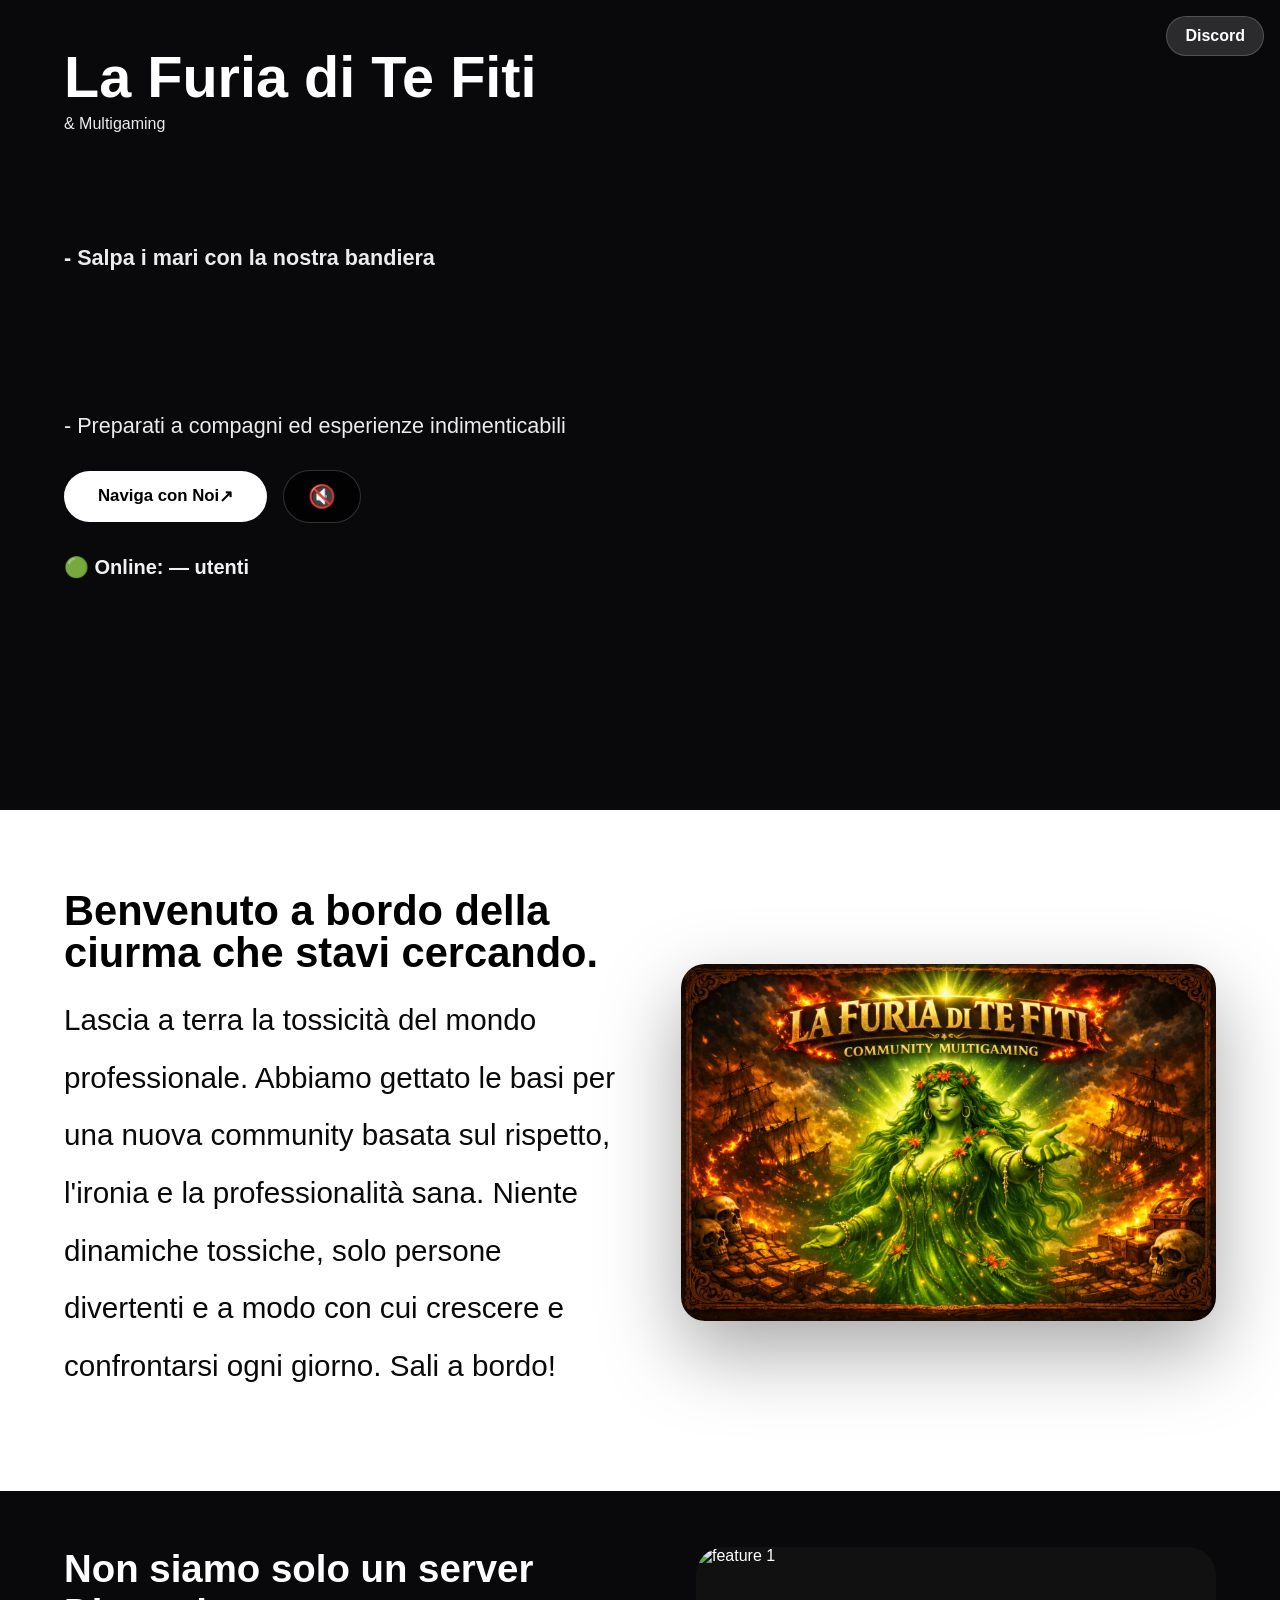
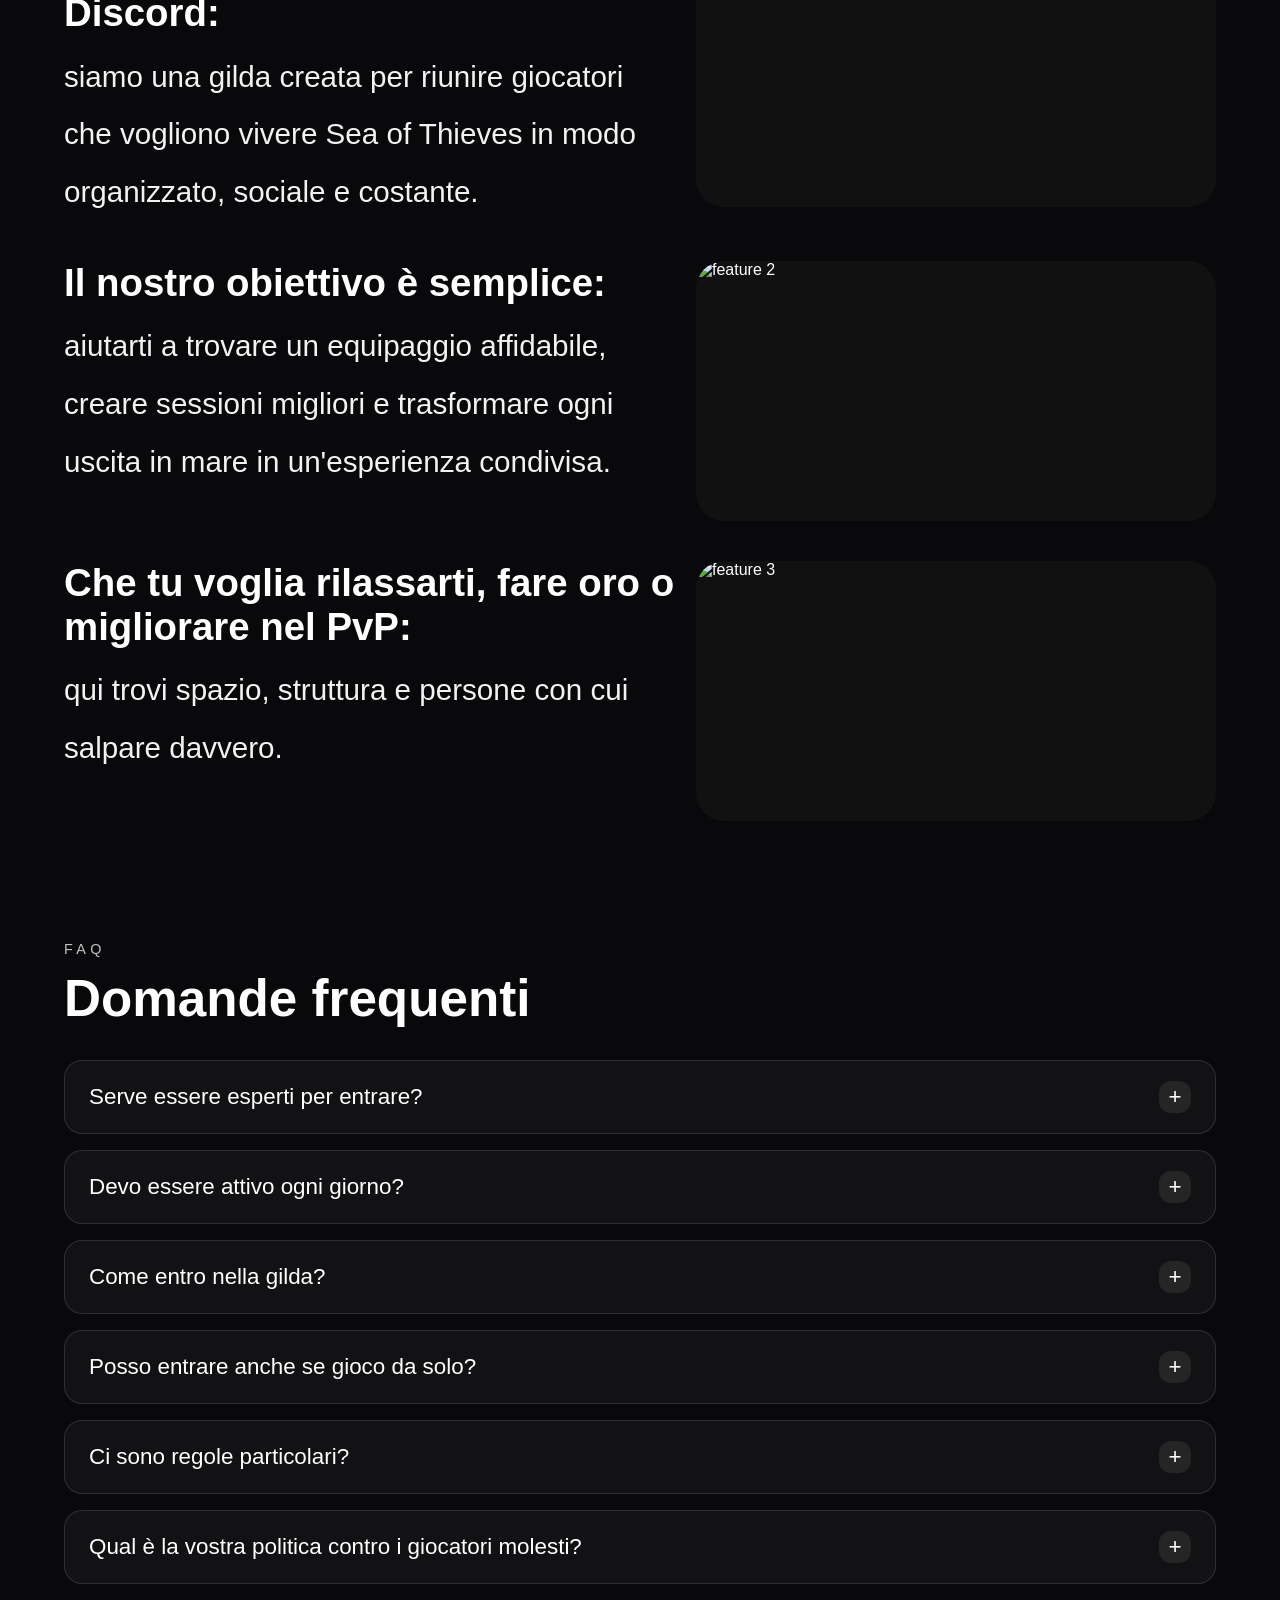
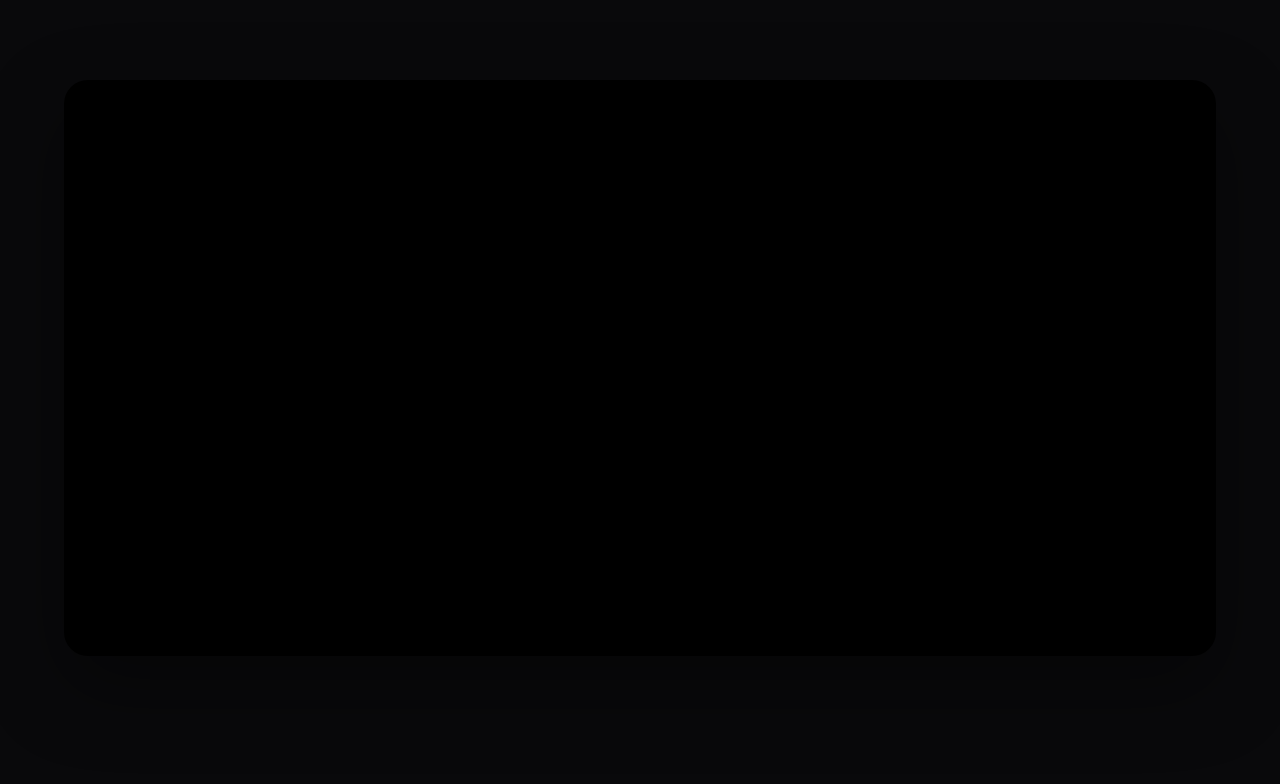
==== sitoprova-main/index.html @ de2a9cc8 "Aggiunto video con LFS" ====
<!-- Indica al browser che questo è un documento moderno di tipo HTML5 -->
<!DOCTYPE html>
 
<!-- Apre la pagina HTML e specifica che la lingua principale del testo è l'italiano -->
<html lang="it">
 
<!-- Apre la sezione 'head', che contiene i dati tecnici nascosti agli utenti ma utili al browser -->
<head>
 
    <!-- Imposta la codifica dei caratteri su UTF-8 per leggere correttamente lettere accentate (à, è, ì, ecc.) -->
    <meta charset="UTF-8">
 
    <!-- Rende la pagina responsive, così si adatta da sola alla grandezza dello schermo di smartphone e tablet -->
    <meta name="viewport" content="width=device-width, initial-scale=1.0">
 
    <!-- Definisce il titolo della pagina, ovvero il testo che compare in alto sulla scheda del browser -->
    <title>La Furia di Te Fiti</title>
 
    <!-- Collega questo file HTML al file 'style.css' per applicare i colori, la grafica e le posizioni degli elementi -->
    <link rel="stylesheet" href="style.css">
 
<!-- Chiude la sezione delle informazioni tecniche -->
</head>
 
<!-- Apre il corpo della pagina, che contiene tutto ciò che sarà visibile visivamente sullo schermo -->
<body>
 
    <!-- Questo è un commento HTML: serve solo a te per organizzare il codice e non appare sul sito -->
    <!-- Sfondo e contenuto principale -->
 
    <!-- Crea la sezione principale superiore della pagina (chiamata 'hero'), usata qui per contenere lo sfondo a schermo intero -->
    <header class="hero-section">
        <!-- Video background: usa il link OneDrive invece del file locale -->
        <video id="hero-video" class="hero-video" autoplay muted loop playsinline preload="auto">
            <source src="https://1drv.ms/v/c/b1dc5d1d0a2cdea9/IQSEwO6YONPqQae4HFGWzC0WAbPtF4-5iQgwyfRz2RCC5BM?width=1920&height=1080&download=1" type="video/mp4">
            <source src="Timeline1.mp4" type="video/mp4">
            Il tuo browser non supporta il video.
        </video>
 
        <!-- Commento che indica l'inizio della barra in alto -->
        <!-- Barra superiore opzionale (Logo e Bottone Discord) -->
 
        <!-- Crea un contenitore (box) invisibile chiamato 'top-bar' per tenere allineati gli elementi in alto -->
        <div class="top-bar">
            <!-- Crea un collegamento ipertestuale (link) stilizzato come bottone. 'target="_blank"' fa aprire Discord in una nuova scheda senza chiudere il tuo sito -->
            <a href="https://discord.gg/ExcYQB2W22" class="btn-discord" target="_blank">Discord</a>
        </div>
 
        <!-- Commento per la sezione centrale dello schermo -->
        <!-- Contenuto centrale a sinistra -->
 
        <!-- Crea un contenitore chiamato 'hero-content' per raggruppare i testi e il bottone principale posizionati a sinistra -->
        <div class="hero-content">
 
            <!-- Testo principale del brand con la parte secondaria sotto il titolo -->
            <div class="hero-title-block">
                <h1 class="hero-title">La Furia di Te Fiti</h1>
                <p class="hero-multigaming">& Multigaming</p>
            </div>
 
            <div class="hero-lower">
                <!-- Inserisce un paragrafo grande come la descrizione sotto il hero -->
                <p class="subtitle description">- Salpa i mari con la nostra bandiera</p>
 
                <!-- Inserisce il titolo più importante e grande della pagina utilizzando il tag 'h2' (Heading 2) -->
                <h2 class="hero-heading-with-gif">Naviga con noi</h2>
 
                <!-- Inserisce un secondo paragrafo di testo per la descrizione sotto al titolo principale -->
                <p class="description">- Preparati a compagni ed esperienze indimenticabili</p>
 
                <!-- Commento per il pulsante di invito -->
                <!-- Bottone principale -->
 
                <!-- Crea il grande link cliccabile per entrare su Discord. Anche questo si aprirà in una nuova scheda -->
                <div class="hero-actions">
                    <a href="https://discord.gg/ExcYQB2W22" class="btn-gilda" target="_blank">
                        <!-- Testo visibile dentro al bottone -->
                        Naviga con Noi
                        <!-- Inserisce la freccia obliqua dentro un piccolo cerchio che verrà gestito dal CSS -->
                        <span class="arrow">↗</span>
                    </a>
 
                    <!-- Bottone audio subito sotto/affiancato al pulsante principale -->
                    <button id="btn-audio" class="audio-toggle" aria-label="Audio disattivato">
                        <span id="btn-icon">🔇</span>
                    </button>
                </div>
 
                <!-- Inserisce il contatore con emoji online e testo più grande -->
                <p class="members">🟢 Online: <span id="online-count">--</span> utenti</p>
            </div>
 
        <!-- Chiude il contenitore del blocco di testo centrale -->
        </div>
 
    <!-- Chiude la sezione della testata con lo sfondo -->
    </header>
<section class="community-section">
    <div class="community-left">
        <h2>Benvenuto a bordo della ciurma che stavi cercando.</h2>
        <p>Lascia a terra la tossicità del mondo professionale. Abbiamo gettato le basi per una nuova community basata sul rispetto, l'ironia e la professionalità sana. Niente dinamiche tossiche, solo persone divertenti e a modo con cui crescere e confrontarsi ogni giorno. Sali a bordo!</p>
    </div>
    <div class="community-right">
        <img src="Community.png" alt="Community" class="community-image">
    </div>
</section>

<!-- Nuova sezione con descrizioni a sinistra e spazio immagine a destra -->
<section class="features-section">
    <div class="feature-item">
        <div class="feature-text">
            <h3>Non siamo solo un server Discord:</h3>
            <p>siamo una gilda creata per riunire giocatori che vogliono vivere Sea of Thieves in modo organizzato, sociale e costante.</p>
        </div>
        <div class="feature-image-wrap">
            <img src="feature1.png" alt="feature 1" class="feature-image">
        </div>
    </div>

    <div class="feature-item">
        <div class="feature-text">
            <h3>Il nostro obiettivo è semplice:</h3>
            <p>aiutarti a trovare un equipaggio affidabile, creare sessioni migliori e trasformare ogni uscita in mare in un'esperienza condivisa.</p>
        </div>
        <div class="feature-image-wrap">
            <img src="feature2.png" alt="feature 2" class="feature-image">
        </div>
    </div>

    <div class="feature-item">
        <div class="feature-text">
            <h3>Che tu voglia rilassarti, fare oro o migliorare nel PvP:</h3>
            <p>qui trovi spazio, struttura e persone con cui salpare davvero.</p>
        </div>
        <div class="feature-image-wrap">
            <img src="feature3.png" alt="feature 3" class="feature-image">
        </div>
    </div>
</section>

<!-- Sezione FAQ con domande espandibili e risposte nascoste -->
<section class="faq-section">
    <div class="faq-header">
        <p class="faq-label">FAQ</p>
        <h2>Domande frequenti</h2>
    </div>
    <div class="faq-list">
        <div class="faq-item">
            <button class="faq-toggle" type="button">
                <span>Serve essere esperti per entrare?</span>
                <span class="faq-icon">+</span>
            </button>
            <div class="faq-answer">
                <p>No. La gilda è aperta sia a nuovi giocatori sia a veterani. L’importante è avere voglia di giocare bene in gruppo.</p>
            </div>
        </div>
        <div class="faq-item">
            <button class="faq-toggle" type="button">
                <span>Devo essere attivo ogni giorno?</span>
                <span class="faq-icon">+</span>
            </button>
            <div class="faq-answer">
                <p>No. Non è richiesta presenza quotidiana, ma cerchiamo membri che vogliano partecipare davvero alla vita della community.</p>
            </div>
        </div>
        <div class="faq-item">
            <button class="faq-toggle" type="button">
                <span>Come entro nella gilda?</span>
                <span class="faq-icon">+</span>
            </button>
            <div class="faq-answer">
                <p>Ti basta entrare nel server Discord, leggere le regole, presentarti e seguire i passaggi indicati dallo staff.</p>
            </div>
        </div>
        <div class="faq-item">
            <button class="faq-toggle" type="button">
                <span>Posso entrare anche se gioco da solo?</span>
                <span class="faq-icon">+</span>
            </button>
            <div class="faq-answer">
                <p>Sì. Il server è pensato proprio per aiutarti a trovare una ciurma e organizzare partite con altri membri.</p>
            </div>
        </div>
        <div class="faq-item">
            <button class="faq-toggle" type="button">
                <span>Ci sono regole particolari?</span>
                <span class="faq-icon">+</span>
            </button>
            <div class="faq-answer">
                <p>Sì. Puntiamo su rispetto, collaborazione, comunicazione chiara e ambiente pulito. Lo staff modera per mantenere la qualità della community.</p>
            </div>
        </div>
        <div class="faq-item" data-fullscreen-gif="MEGSOT.gif">
            <button class="faq-toggle" type="button">
                <span>Qual è la vostra politica contro i giocatori molesti?</span>
                <span class="faq-icon">+</span>
            </button>
            <div class="faq-answer">
                <!-- questa domanda apre una GIF a tutto schermo, la risposta resta vuota -->
            </div>
        </div>
    </div>
</section>

<section class="faq-video-section">
    <div class="faq-video-container">
        <video autoplay loop muted playsinline class="faq-video-player">
            <source src="LOGO MULTIGAMING.mp4" type="video/mp4">
            Il tuo browser non supporta il video.
        </video>
    </div>
</section>

<!-- Overlay fullscreen per la GIF con testo affiancato -->
<div class="gif-overlay" id="gif-overlay" aria-hidden="true">
    <div class="gif-overlay-content">
        <div class="gif-overlay-text">
            <p class="gif-overlay-label">CON AFFETTO E TANTI AUGURI!</p>
        </div>
        <div class="gif-overlay-media">
            <img src="MEGSOT.GIF" alt="GIF risposta politica giocatori molesti" class="gif-overlay-image">
        </div>
        <button type="button" class="gif-overlay-close" id="gif-overlay-close" aria-label="Chiudi GIF">×</button>
    </div>
</div>

<!-- Script: controlla riproduzione audio/video e aggiorna il contatore Discord -->
<script>
// blocco auto-invocato per isolare lo scope
(function(){
    // recupera elemento video dell'hero
    const video = document.getElementById('hero-video');
    // recupera bottone per attivare/disattivare audio
    const btn = document.getElementById('btn-audio');
    // icona dentro il bottone audio
    const btnIcon = document.getElementById('btn-icon');
    // elemento dove mostrare il conteggio online
    const onlineSpan = document.getElementById('online-count');

    // se mancano elementi essenziali, esci silenziosamente
    if(!video || !btn || !btnIcon) return;

    // funzione che aggiorna l'icona del bottone in base allo stato mute del video
    function updateButton(){
        if(video.muted){
            btnIcon.textContent = '🔇';
            btn.setAttribute('aria-label', 'Audio disattivato');
        } else {
            btnIcon.textContent = '🔊';
            btn.setAttribute('aria-label', 'Audio attivo');
        }
    }

    // evento click per alternare play/mute
    btn.addEventListener('click', function(e){
        e.preventDefault();
        if(video.paused) video.play();
        video.muted = !video.muted;
        updateButton();
    });

    // assicura almeno un tentativo di play dopo la prima interazione utente
    document.addEventListener('click', function once(){
        if(video.paused) video.play().catch(()=>{});
        document.removeEventListener('click', once);
    });

    // esegui l'aggiornamento iniziale del bottone
    updateButton();

    // ----- Gestione FAQ -----
    const faqToggles = document.querySelectorAll('.faq-toggle');
    const gifOverlay = document.getElementById('gif-overlay');
    const gifOverlayClose = document.getElementById('gif-overlay-close');

    faqToggles.forEach(function(toggle){
        toggle.addEventListener('click', function(){
            const item = this.closest('.faq-item');
            if(!item) return;
            const icon = this.querySelector('.faq-icon');
            const fullscreenGif = item.getAttribute('data-fullscreen-gif');

            item.classList.toggle('open');
            icon.textContent = item.classList.contains('open') ? '−' : '+';

            if(fullscreenGif && gifOverlay){
                // se questa domanda ha una GIF fullscreen, apri l'overlay dedicato
                gifOverlay.classList.add('open');
                gifOverlay.setAttribute('aria-hidden', 'false');
                const overlayImage = gifOverlay.querySelector('.gif-overlay-image');
                if(overlayImage){
                    overlayImage.src = fullscreenGif;
                }
            }
        });
    });

    if(gifOverlayClose){
        gifOverlayClose.addEventListener('click', function(){
            if(gifOverlay){
                gifOverlay.classList.remove('open');
                gifOverlay.setAttribute('aria-hidden', 'true');
            }
        });
    }

    if(gifOverlay){
        gifOverlay.addEventListener('click', function(event){
            if(event.target === gifOverlay){
                gifOverlay.classList.remove('open');
                gifOverlay.setAttribute('aria-hidden', 'true');
            }
        });
    }

    // ----- Contatore Discord -----
    // tenta di ottenere il conteggio dagli endpoint pubblici degli inviti Discord
    if(onlineSpan){
        // codice invito estratto dal link presente nella pagina
        const inviteCode = 'ExcYQB2W22';
        // costruisce l'URL dell'API (with_counts=true fornisce approximate_presence_count)
        const url = 'https://discord.com/api/v9/invites/' + inviteCode + '?with_counts=true';

        // fetch semplice; in alcuni casi CORS può bloccare la richiesta.
        fetch(url, { method: 'GET', mode: 'cors' })
            .then(function(res){ return res.json(); })
            .then(function(data){
                // preferisci presenza attiva, altrimenti mostra membri totali
                if(typeof data.approximate_presence_count === 'number'){
                    onlineSpan.textContent = data.approximate_presence_count;
                } else if(typeof data.approximate_member_count === 'number'){
                    onlineSpan.textContent = data.approximate_member_count;
                } else {
                    onlineSpan.textContent = '—';
                }
            })
            .catch(function(err){
                // in caso di errore (CORS o rete), logga e mostra placeholder
                console.warn('Impossibile ottenere il conteggio Discord:', err);
                onlineSpan.textContent = '—';
            });
    }

})();
</script>
</body>
 
<!-- Chiude definitivamente l'intero documento HTML -->
</html>
---- sitoprova-main/style.css ----
﻿/* Reset globale */
* {
  margin: 0;
  padding: 0;
  box-sizing: border-box;
  font-family: 'Segoe UI', Tahoma, Geneva, Verdana, sans-serif;
}

html, body {
  min-height: 100%;
}

body {
  background: #09090b;
  color: white;
}

/* Hero */
.hero-section {
  position: relative;
  width: 100%;
  min-height: 90vh;
  display: flex;
  align-items: flex-start;
  justify-content: flex-start;
  padding: 2rem 5% 0 5%;
  overflow: hidden;
}

.hero-video {
  position: absolute;
  inset: 0;
  width: 100%;
  height: 100%;
  object-fit: cover;
  z-index: 0;
}

.top-bar {
  position: absolute;
  top: 16px;
  right: 16px;
  z-index: 20;
}

.btn-discord {
  display: inline-flex;
  align-items: center;
  justify-content: center;
  padding: 10px 18px;
  border-radius: 24px;
  background: rgba(255, 255, 255, 0.14);
  border: 1px solid rgba(255, 255, 255, 0.18);
  color: white;
  text-decoration: none;
  font-weight: 700;
  transition: transform 0.2s ease, background 0.2s ease;
}

.btn-discord:hover {
  background: rgba(255, 255, 255, 0.24);
  transform: translateY(-1px);
}

.hero-content {
  position: relative;
  z-index: 10;
  max-width: 720px;
  margin-top: 1rem;
}

.hero-title-block {
  margin-bottom: 6.5rem;
}

.hero-lower {
  margin-top: 0;
}

.hero-title {
  /* dimensione del titolo principale dentro l'hero, ridimensionabile */
  font-size: clamp(2.8rem, 4.5vw, 4.2rem);
  /* altezza linea stretta per titoli impattanti */
  line-height: 1.02;
  /* peso del font per dare contrasto */
  font-weight: 900;
  /* mantenere casse originali */
  text-transform: none;
  /* piccolo spazio sotto il titolo */
  margin-bottom: 0.5rem;
}

.hero-multigaming {
  font-size: 1rem;
  font-weight: 500;
  opacity: 0.92;
  margin-bottom: 1.5rem;
  text-transform: none;
}

.hero-heading-with-gif {
  display: inline-block;
  font-size: clamp(3rem, 5vw, 5rem);
  line-height: 1.12;
  margin-bottom: 1.5rem;
  padding: 0.12em 0;
  background-image: url('gifsea.gif');
  background-size: cover;
  background-position: center;
  background-repeat: no-repeat;
  -webkit-background-clip: text;
  background-clip: text;
  color: transparent;
  -webkit-text-fill-color: transparent;
  font-weight: 900;
}

.description {
  /* paragrafo descrittivo sotto l'hero principale */
  font-size: 1.35rem;
  /* spazio tra le righe per migliore leggibilità */
  line-height: 1.9;
  /* leggero effetto di trasparenza */
  opacity: 0.92;
  /* spazio inferiore dal blocco successivo */
  margin-bottom: 1.5rem;
  /* larghezza massima per riga comoda */
  max-width: 720px;
}

.subtitle {
  /* paragrafo iniziale della hero: stessa dimensione della descrizione */
  font-size: 1.35rem;
  font-weight: 600;
  line-height: 1.9;
  opacity: 0.92;
  margin-bottom: 1rem;
}

.hero-actions {
  display: flex;
  flex-wrap: wrap;
  align-items: center;
  gap: 1rem;
  margin-top: 1.5rem;
}

.btn-gilda {
  display: inline-flex;
  align-items: center;
  justify-content: center;
  padding: 15px 34px;
  border-radius: 30px;
  background-color: white;
  color: black;
  text-decoration: none;
  font-weight: 800;
  font-size: 1.05rem;
  transition: transform 0.2s ease, background-color 0.2s ease;
}

  .audio-toggle {
    display: inline-flex;
    align-items: center;
    gap: 0.8rem;
    padding: 12px 24px;
    border-radius: 30px;
    background-color: rgba(0, 0, 0, 0.7);
    color: white;
    border: 1px solid rgba(255, 255, 255, 0.18);
    cursor: pointer;
    font-weight: 700;
    transition: transform 0.2s ease, background-color 0.2s ease;
  }

  .audio-toggle:hover {
    background-color: rgba(0, 0, 0, 0.9);
    transform: translateY(-1px);
  }

  #btn-icon {
    font-size: 1.4rem;
  }

.members {
  /* piccolo testo che mostra lo stato online del server */
  margin-top: 2rem;
  font-size: 1.25rem;
  opacity: 0.95;
  font-weight: 700;
}

.community-section {
  display: flex;
  flex-wrap: wrap;
  gap: 2rem;
  padding: 5rem 5% 6rem;
  background-color: white;
  color: black;
  align-items: stretch;
}

.community-left,
.community-right {
  /* colonne della sezione community: comportamento flessibile */
  flex: 1 1 320px;
}

.community-left {
  /* larghezza massima della colonna sinistra per testi lunghi */
  max-width: 48%;
}

.community-right {
  flex: 1 1 0;
  padding-left: 2rem;
}

.community-left h2 {
  /* titolo della sezione community, grande e leggibile */
  font-size: clamp(2.6rem, 3.2vw, 4.0rem);
  line-height: 1.02;
  margin-bottom: 1rem;
}

.community-left p {
  /* paragrafo principale della community ingrandito come richiesto */
  font-size: 1.85rem;
  line-height: 1.95;
  opacity: 0.96;
  color: black;
}

.community-right {
  display: flex;
  justify-content: center;
  align-items: center;
  padding-left: 2rem;
}

.community-image {
  width: 100%;
  max-width: 920px;
  border-radius: 24px;
  object-fit: cover;
  box-shadow: 0 30px 80px rgba(0, 0, 0, 0.35);
}

/* Sezione feature con descrizioni a sinistra e spazio immagine a destra */
.features-section {
  padding: 3.5rem 5%;
  display: flex;
  flex-direction: column;
  gap: 2.5rem;
  background: transparent;
  color: white;
}

.feature-item {
  display: flex;
  gap: 1.25rem;
  align-items: flex-start;
}

.feature-text {
  flex: 1 1 52%;
}

.feature-text h3 {
  /* titolo delle feature: grande come la sezione community */
  font-size: 2.4rem;
  margin-bottom: 0.8rem;
}

.feature-text p {
  /* descrizione feature allineata alle dimensioni della sezione 2 */
  font-size: 1.85rem;
  line-height: 1.95;
  opacity: 0.95;
}

.feature-image-wrap {
  width: 520px;
  flex-shrink: 0;
  display: flex;
  justify-content: flex-start;
  align-items: center;
}

.feature-image {
  width: 100%;
  height: 260px;
  object-fit: cover;
  border-radius: 28px;
  background: #111;
}

/* Stili FAQ: fondo chiaro bianco/nero e bordi sottili */
.faq-section {
  padding: 4rem 5%;
  color: white;
}

.faq-video-section {
  padding: 2rem 0 4rem;
  background: transparent;
  border: none;
  border-radius: 0;
  margin: 0 5% 4rem;
  color: white;
}

.faq-video-header {
  display: none;
}

.faq-video-container {
  display: flex;
  justify-content: center;
}

.faq-video-player {
  width: 100%;
  max-width: 1200px;
  min-height: 500px;
  border-radius: 24px;
  box-shadow: 0 30px 80px rgba(0, 0, 0, 0.4);
  background: black;
}

.faq-header {
  text-align: left;
  margin-bottom: 2rem;
}

.faq-label {
  font-size: 0.9rem;
  text-transform: uppercase;
  letter-spacing: 0.3em;
  opacity: 0.75;
  margin-bottom: 0.75rem;
}

.faq-header h2 {
  font-size: clamp(3rem, 4vw, 4.5rem);
  margin: 0;
}

.faq-list {
  display: grid;
  gap: 1rem;
}

.faq-item {
  border: 1px solid rgba(255, 255, 255, 0.12);
  border-radius: 18px;
  overflow: hidden;
  background: rgba(255, 255, 255, 0.04);
}

.faq-toggle {
  width: 100%;
  display: flex;
  justify-content: space-between;
  align-items: center;
  padding: 1.25rem 1.5rem;
  border: none;
  background: transparent;
  color: white;
  cursor: pointer;
  font-size: 1.4rem;
  text-align: left;
}

.faq-icon {
  width: 2rem;
  height: 2rem;
  display: inline-flex;
  justify-content: center;
  align-items: center;
  border-radius: 0.75rem;
  background: rgba(255, 255, 255, 0.08);
}

.faq-answer {
  display: none;
  padding: 0 1.5rem 1.5rem;
  color: rgba(255, 255, 255, 0.85);
  font-size: 1rem;
  line-height: 1.8;
}

.faq-answer img.faq-gif {
  width: 100%;
  max-width: 560px;
  display: block;
  margin: 1rem auto 0;
  border-radius: 18px;
}

.faq-item.open .faq-answer {
  display: block;
}

.gif-overlay {
  position: fixed;
  inset: 0;
  z-index: 1000;
  display: none;
  justify-content: center;
  align-items: center;
  background: rgba(0, 0, 0, 0.94);
  padding: 2rem;
}

.gif-overlay.open {
  display: flex;
}

.gif-overlay-content {
  position: relative;
  width: min(1200px, 100%);
  display: grid;
  grid-template-columns: 1.2fr 1.8fr;
  gap: 2rem;
  align-items: center;
}

.gif-overlay-text {
  display: flex;
  align-items: center;
  justify-content: center;
}

.gif-overlay-label {
  color: white;
  font-size: clamp(2.2rem, 4vw, 4rem);
  font-weight: 800;
  line-height: 1.05;
  text-transform: uppercase;
  letter-spacing: 0.05em;
  margin: 0;
}

.gif-overlay-media {
  display: flex;
  justify-content: center;
  align-items: center;
}

.gif-overlay-image {
  width: 100%;
  max-height: 80vh;
  object-fit: contain;
  border-radius: 24px;
  box-shadow: 0 30px 80px rgba(0, 0, 0, 0.5);
}

.gif-overlay-close {
  position: absolute;
  top: 0.75rem;
  right: 0.75rem;
  width: 3rem;
  height: 3rem;
  border: none;
  border-radius: 999px;
  background: rgba(255, 255, 255, 0.12);
  color: white;
  font-size: 2rem;
  cursor: pointer;
}

@media (max-width: 900px) {
  .gif-overlay-content {
    grid-template-columns: 1fr;
  }

  .gif-overlay-label {
    font-size: 2.4rem;
    text-align: center;
  }
}

@media (max-width: 900px) {
  .hero-section {
    align-items: flex-start;
    padding-top: 2rem;
  }

  .hero-content {
    max-width: 100%;
  }

  .hero-actions {
    width: 100%;
  }

  .community-section {
    gap: 2.5rem;
  }

  .community-right {
    padding-left: 0;
  }
}

@media (max-width: 640px) {
  .top-bar {
    right: 12px;
  }

  .btn-gilda,
  .audio-toggle {
    width: 100%;
    justify-content: center;
  }

  .hero-heading-with-gif {
    font-size: 2.4rem;
  }

  .subtitle,
  .description,
  .members,
  .community-left h2,
  .community-left p,
  .feature-text h3,
  .feature-text p {
    font-size: 1.1rem;
  }

  .community-left,
  .community-right {
    flex: 1 1 100%;
  }

  .community-image {
    max-width: 100%;
  }

  .feature-item {
    flex-direction: column;
    align-items: flex-start;
  }

  .feature-image-wrap {
    width: 100%;
  }
}
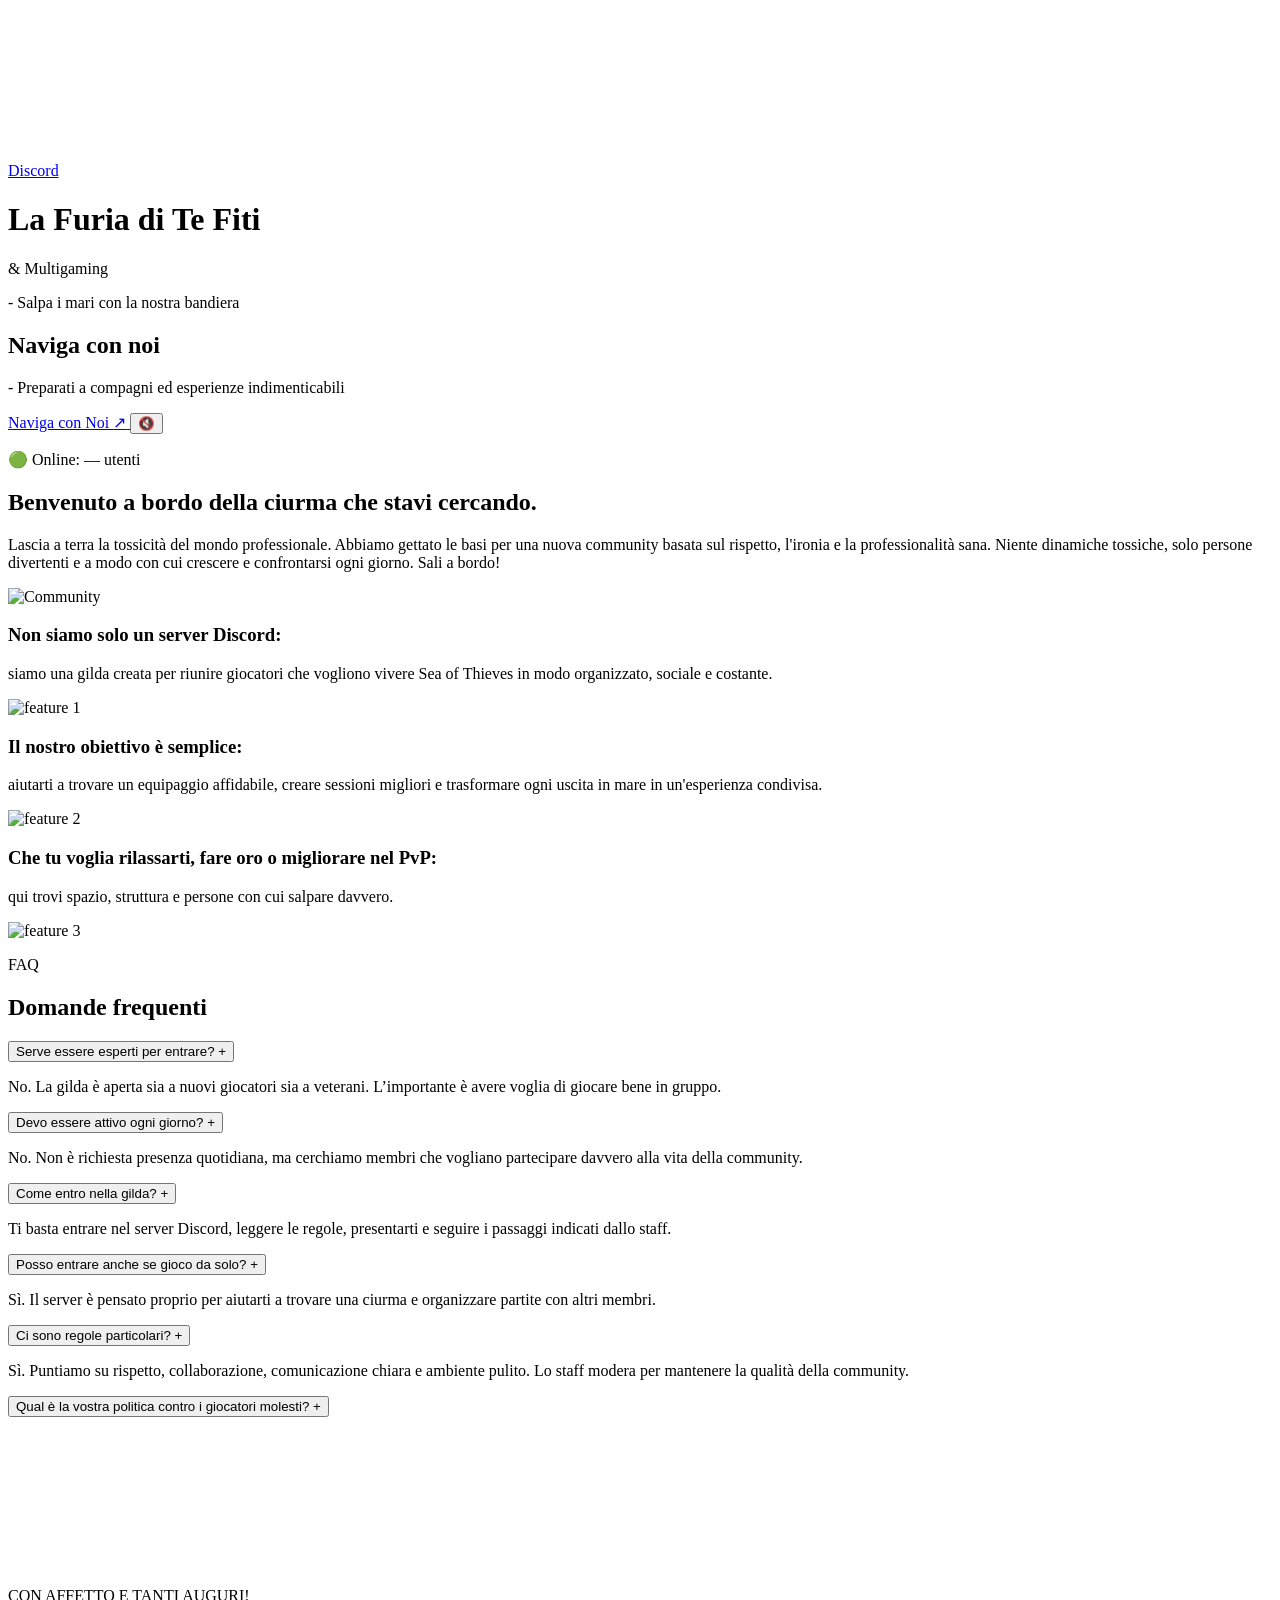
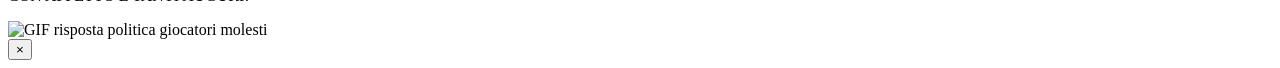
==== commit 5330d41d: "Add files via upload" ====
--- a/sitoprova-main/index.html
+++ b/sitoprova-main/index.html
@@ -30,9 +30,8 @@
  
     <!-- Crea la sezione principale superiore della pagina (chiamata 'hero'), usata qui per contenere lo sfondo a schermo intero -->
     <header class="hero-section">
-        <!-- Video background: usa il link OneDrive invece del file locale -->
+        <!-- Video background: usa il file locale Timeline1.mp4 -->
         <video id="hero-video" class="hero-video" autoplay muted loop playsinline preload="auto">
-            <source src="https://1drv.ms/v/c/b1dc5d1d0a2cdea9/IQSEwO6YONPqQae4HFGWzC0WAbPtF4-5iQgwyfRz2RCC5BM?width=1920&height=1080&download=1" type="video/mp4">
             <source src="Timeline1.mp4" type="video/mp4">
             Il tuo browser non supporta il video.
         </video>
@@ -346,4 +345,4 @@
 </body>
  
 <!-- Chiude definitivamente l'intero documento HTML -->
-</html>+</html>
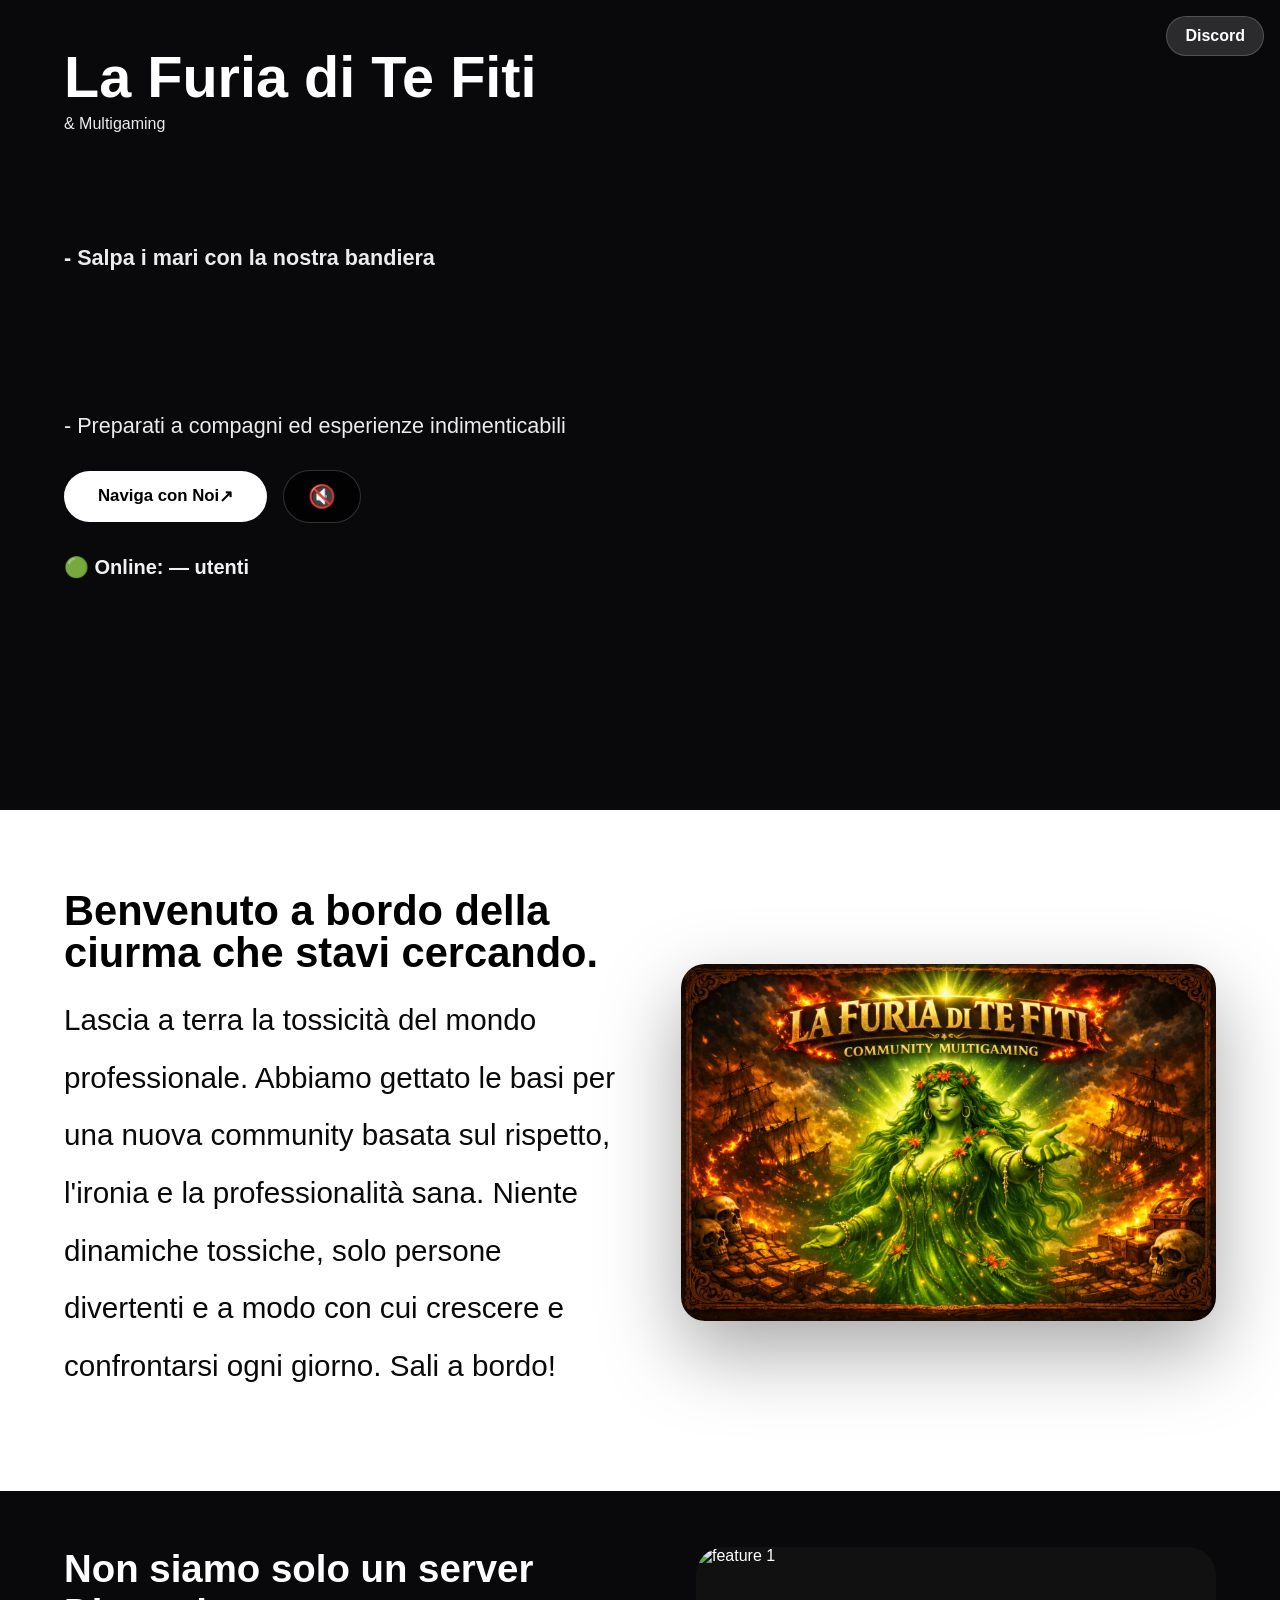
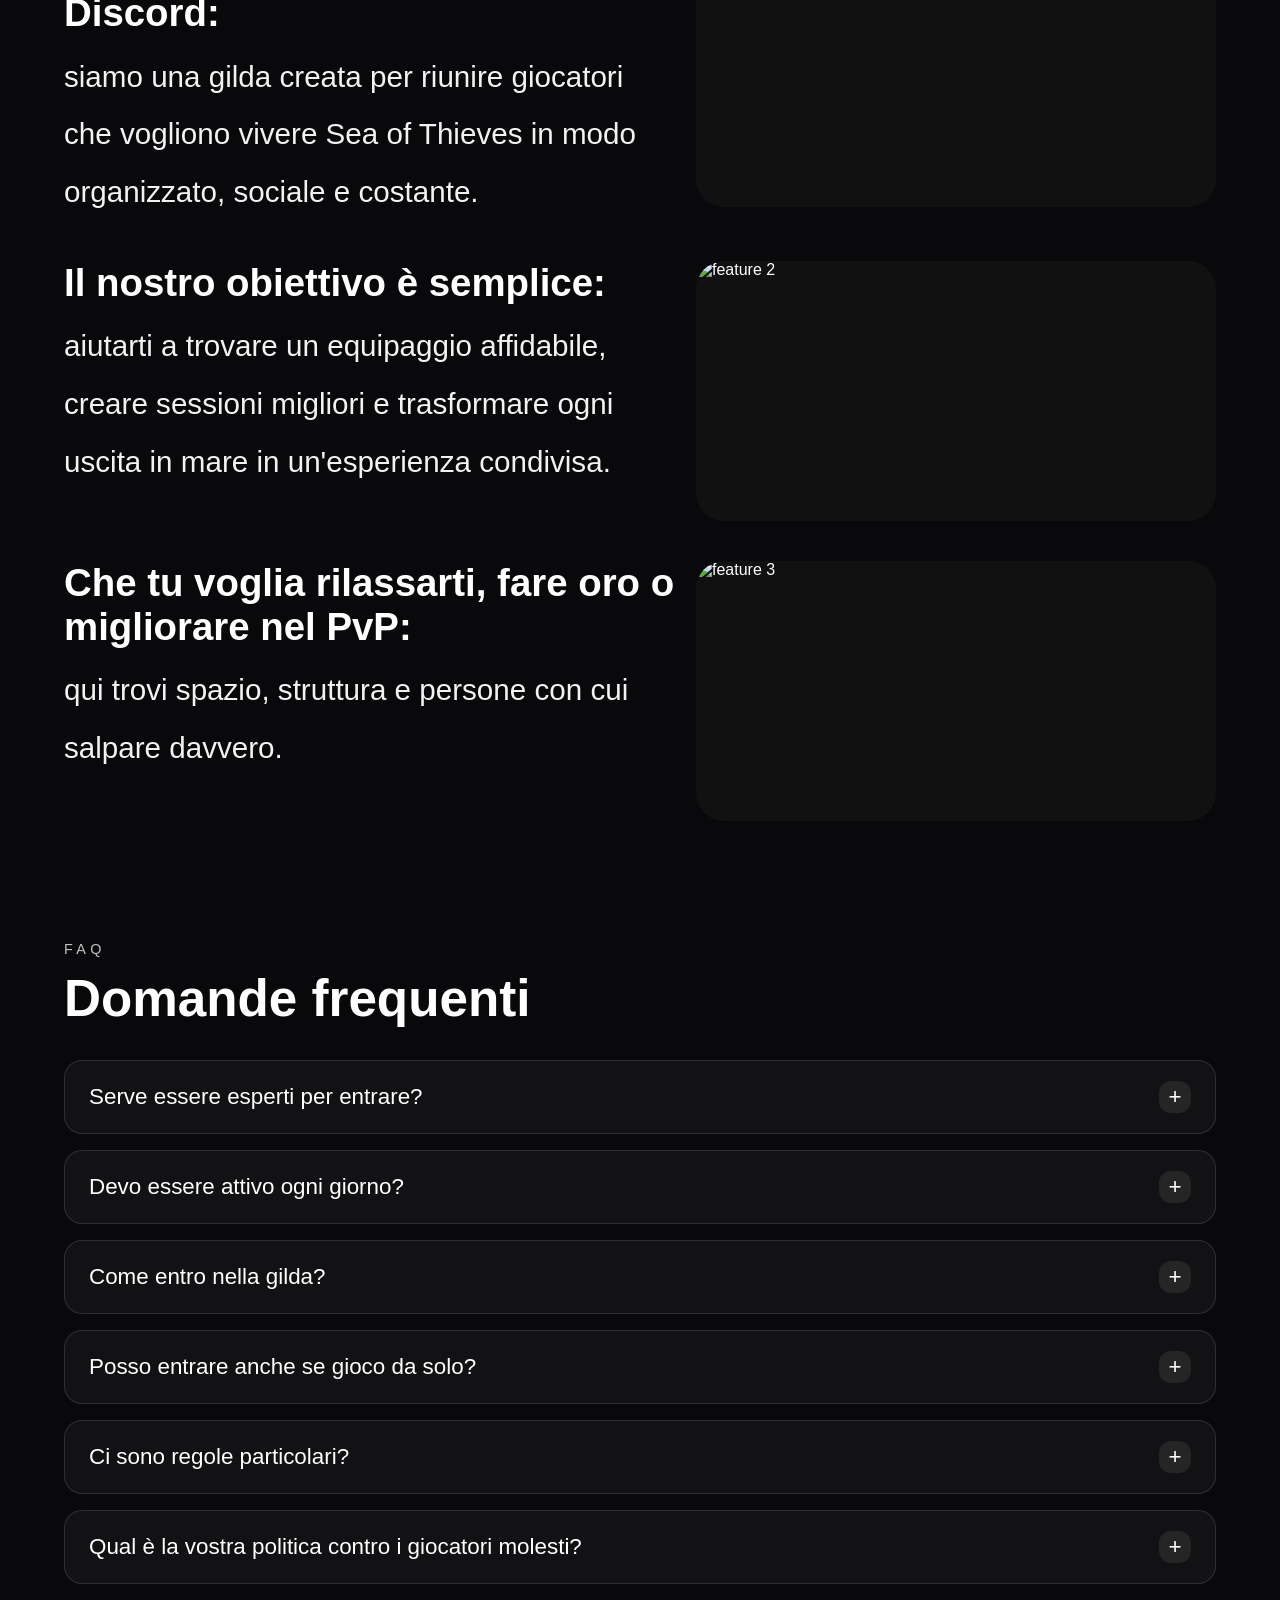
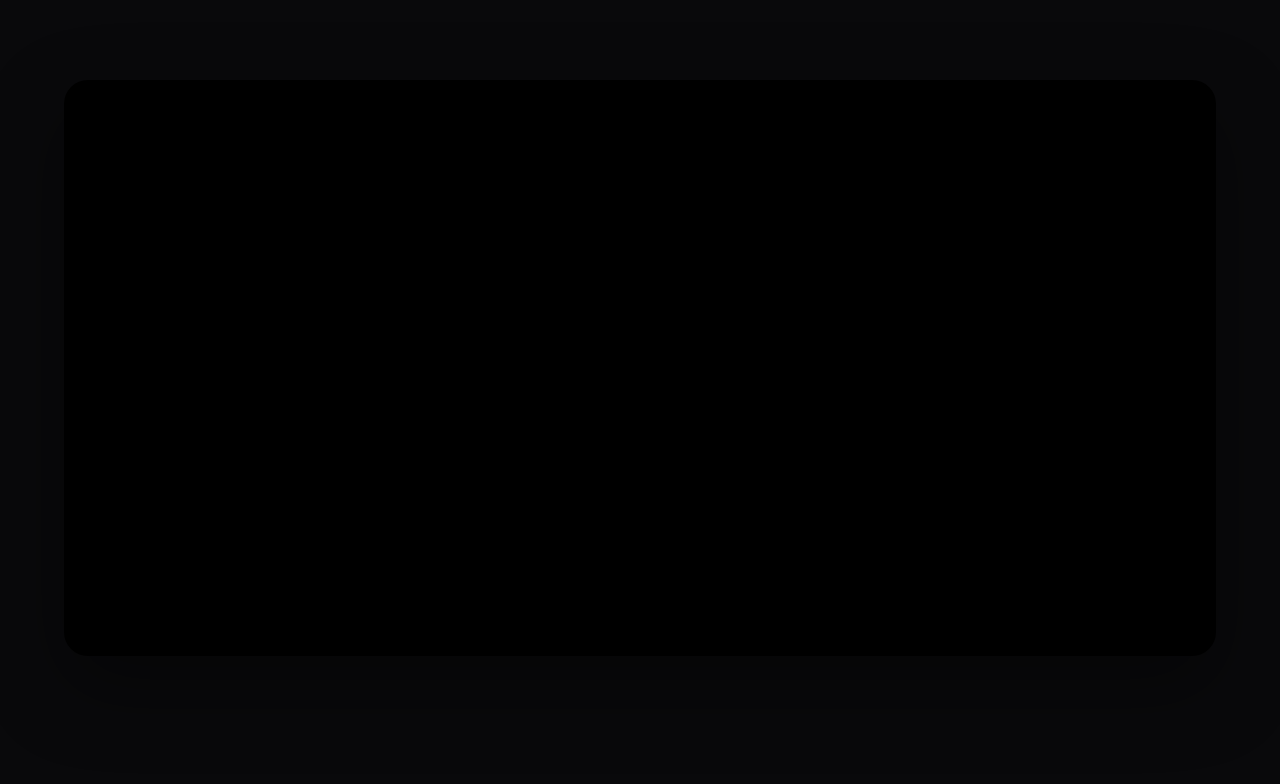
==== commit 081b9a75: "Update HTML5 document type comment" ====
--- a/sitoprova-main/index.html
+++ b/sitoprova-main/index.html
@@ -1,4 +1,4 @@
-<!-- Indica al browser che questo è un documento moderno di tipo HTML5 -->
+<!-- Indica al browser che questo è un documento moderno di tipo HTML5 (OK) -->
 <!DOCTYPE html>
  
 <!-- Apre la pagina HTML e specifica che la lingua principale del testo è l'italiano -->
--- a/sitoprova-main/style.css
+++ b/sitoprova-main/style.css
@@ -0,0 +1,549 @@
+/* Reset globale */
+* {
+  margin: 0;
+  padding: 0;
+  box-sizing: border-box;
+  font-family: 'Segoe UI', Tahoma, Geneva, Verdana, sans-serif;
+}
+
+html, body {
+  min-height: 100%;
+}
+
+body {
+  background: #09090b;
+  color: white;
+}
+
+/* Hero */
+.hero-section {
+  position: relative;
+  width: 100%;
+  min-height: 90vh;
+  display: flex;
+  align-items: flex-start;
+  justify-content: flex-start;
+  padding: 2rem 5% 0 5%;
+  overflow: hidden;
+}
+
+.hero-video {
+  position: absolute;
+  inset: 0;
+  width: 100%;
+  height: 100%;
+  object-fit: cover;
+  z-index: 0;
+}
+
+.top-bar {
+  position: absolute;
+  top: 16px;
+  right: 16px;
+  z-index: 20;
+}
+
+.btn-discord {
+  display: inline-flex;
+  align-items: center;
+  justify-content: center;
+  padding: 10px 18px;
+  border-radius: 24px;
+  background: rgba(255, 255, 255, 0.14);
+  border: 1px solid rgba(255, 255, 255, 0.18);
+  color: white;
+  text-decoration: none;
+  font-weight: 700;
+  transition: transform 0.2s ease, background 0.2s ease;
+}
+
+.btn-discord:hover {
+  background: rgba(255, 255, 255, 0.24);
+  transform: translateY(-1px);
+}
+
+.hero-content {
+  position: relative;
+  z-index: 10;
+  max-width: 720px;
+  margin-top: 1rem;
+}
+
+.hero-title-block {
+  margin-bottom: 6.5rem;
+}
+
+.hero-lower {
+  margin-top: 0;
+}
+
+.hero-title {
+  /* dimensione del titolo principale dentro l'hero, ridimensionabile */
+  font-size: clamp(2.8rem, 4.5vw, 4.2rem);
+  /* altezza linea stretta per titoli impattanti */
+  line-height: 1.02;
+  /* peso del font per dare contrasto */
+  font-weight: 900;
+  /* mantenere casse originali */
+  text-transform: none;
+  /* piccolo spazio sotto il titolo */
+  margin-bottom: 0.5rem;
+}
+
+.hero-multigaming {
+  font-size: 1rem;
+  font-weight: 500;
+  opacity: 0.92;
+  margin-bottom: 1.5rem;
+  text-transform: none;
+}
+
+.hero-heading-with-gif {
+  display: inline-block;
+  font-size: clamp(3rem, 5vw, 5rem);
+  line-height: 1.12;
+  margin-bottom: 1.5rem;
+  padding: 0.12em 0;
+  background-image: url('gifsea.gif');
+  background-size: cover;
+  background-position: center;
+  background-repeat: no-repeat;
+  -webkit-background-clip: text;
+  background-clip: text;
+  color: transparent;
+  -webkit-text-fill-color: transparent;
+  font-weight: 900;
+}
+
+.description {
+  /* paragrafo descrittivo sotto l'hero principale */
+  font-size: 1.35rem;
+  /* spazio tra le righe per migliore leggibilità */
+  line-height: 1.9;
+  /* leggero effetto di trasparenza */
+  opacity: 0.92;
+  /* spazio inferiore dal blocco successivo */
+  margin-bottom: 1.5rem;
+  /* larghezza massima per riga comoda */
+  max-width: 720px;
+}
+
+.subtitle {
+  /* paragrafo iniziale della hero: stessa dimensione della descrizione */
+  font-size: 1.35rem;
+  font-weight: 600;
+  line-height: 1.9;
+  opacity: 0.92;
+  margin-bottom: 1rem;
+}
+
+.hero-actions {
+  display: flex;
+  flex-wrap: wrap;
+  align-items: center;
+  gap: 1rem;
+  margin-top: 1.5rem;
+}
+
+.btn-gilda {
+  display: inline-flex;
+  align-items: center;
+  justify-content: center;
+  padding: 15px 34px;
+  border-radius: 30px;
+  background-color: white;
+  color: black;
+  text-decoration: none;
+  font-weight: 800;
+  font-size: 1.05rem;
+  transition: transform 0.2s ease, background-color 0.2s ease;
+}
+
+  .audio-toggle {
+    display: inline-flex;
+    align-items: center;
+    gap: 0.8rem;
+    padding: 12px 24px;
+    border-radius: 30px;
+    background-color: rgba(0, 0, 0, 0.7);
+    color: white;
+    border: 1px solid rgba(255, 255, 255, 0.18);
+    cursor: pointer;
+    font-weight: 700;
+    transition: transform 0.2s ease, background-color 0.2s ease;
+  }
+
+  .audio-toggle:hover {
+    background-color: rgba(0, 0, 0, 0.9);
+    transform: translateY(-1px);
+  }
+
+  #btn-icon {
+    font-size: 1.4rem;
+  }
+
+.members {
+  /* piccolo testo che mostra lo stato online del server */
+  margin-top: 2rem;
+  font-size: 1.25rem;
+  opacity: 0.95;
+  font-weight: 700;
+}
+
+.community-section {
+  display: flex;
+  flex-wrap: wrap;
+  gap: 2rem;
+  padding: 5rem 5% 6rem;
+  background-color: white;
+  color: black;
+  align-items: stretch;
+}
+
+.community-left,
+.community-right {
+  /* colonne della sezione community: comportamento flessibile */
+  flex: 1 1 320px;
+}
+
+.community-left {
+  /* larghezza massima della colonna sinistra per testi lunghi */
+  max-width: 48%;
+}
+
+.community-right {
+  flex: 1 1 0;
+  padding-left: 2rem;
+}
+
+.community-left h2 {
+  /* titolo della sezione community, grande e leggibile */
+  font-size: clamp(2.6rem, 3.2vw, 4.0rem);
+  line-height: 1.02;
+  margin-bottom: 1rem;
+}
+
+.community-left p {
+  /* paragrafo principale della community ingrandito come richiesto */
+  font-size: 1.85rem;
+  line-height: 1.95;
+  opacity: 0.96;
+  color: black;
+}
+
+.community-right {
+  display: flex;
+  justify-content: center;
+  align-items: center;
+  padding-left: 2rem;
+}
+
+.community-image {
+  width: 100%;
+  max-width: 920px;
+  border-radius: 24px;
+  object-fit: cover;
+  box-shadow: 0 30px 80px rgba(0, 0, 0, 0.35);
+}
+
+/* Sezione feature con descrizioni a sinistra e spazio immagine a destra */
+.features-section {
+  padding: 3.5rem 5%;
+  display: flex;
+  flex-direction: column;
+  gap: 2.5rem;
+  background: transparent;
+  color: white;
+}
+
+.feature-item {
+  display: flex;
+  gap: 1.25rem;
+  align-items: flex-start;
+}
+
+.feature-text {
+  flex: 1 1 52%;
+}
+
+.feature-text h3 {
+  /* titolo delle feature: grande come la sezione community */
+  font-size: 2.4rem;
+  margin-bottom: 0.8rem;
+}
+
+.feature-text p {
+  /* descrizione feature allineata alle dimensioni della sezione 2 */
+  font-size: 1.85rem;
+  line-height: 1.95;
+  opacity: 0.95;
+}
+
+.feature-image-wrap {
+  width: 520px;
+  flex-shrink: 0;
+  display: flex;
+  justify-content: flex-start;
+  align-items: center;
+}
+
+.feature-image {
+  width: 100%;
+  height: 260px;
+  object-fit: cover;
+  border-radius: 28px;
+  background: #111;
+}
+
+/* Stili FAQ: fondo chiaro bianco/nero e bordi sottili */
+.faq-section {
+  padding: 4rem 5%;
+  color: white;
+}
+
+.faq-video-section {
+  padding: 2rem 0 4rem;
+  background: transparent;
+  border: none;
+  border-radius: 0;
+  margin: 0 5% 4rem;
+  color: white;
+}
+
+.faq-video-header {
+  display: none;
+}
+
+.faq-video-container {
+  display: flex;
+  justify-content: center;
+}
+
+.faq-video-player {
+  width: 100%;
+  max-width: 1200px;
+  min-height: 500px;
+  border-radius: 24px;
+  box-shadow: 0 30px 80px rgba(0, 0, 0, 0.4);
+  background: black;
+}
+
+.faq-header {
+  text-align: left;
+  margin-bottom: 2rem;
+}
+
+.faq-label {
+  font-size: 0.9rem;
+  text-transform: uppercase;
+  letter-spacing: 0.3em;
+  opacity: 0.75;
+  margin-bottom: 0.75rem;
+}
+
+.faq-header h2 {
+  font-size: clamp(3rem, 4vw, 4.5rem);
+  margin: 0;
+}
+
+.faq-list {
+  display: grid;
+  gap: 1rem;
+}
+
+.faq-item {
+  border: 1px solid rgba(255, 255, 255, 0.12);
+  border-radius: 18px;
+  overflow: hidden;
+  background: rgba(255, 255, 255, 0.04);
+}
+
+.faq-toggle {
+  width: 100%;
+  display: flex;
+  justify-content: space-between;
+  align-items: center;
+  padding: 1.25rem 1.5rem;
+  border: none;
+  background: transparent;
+  color: white;
+  cursor: pointer;
+  font-size: 1.4rem;
+  text-align: left;
+}
+
+.faq-icon {
+  width: 2rem;
+  height: 2rem;
+  display: inline-flex;
+  justify-content: center;
+  align-items: center;
+  border-radius: 0.75rem;
+  background: rgba(255, 255, 255, 0.08);
+}
+
+.faq-answer {
+  display: none;
+  padding: 0 1.5rem 1.5rem;
+  color: rgba(255, 255, 255, 0.85);
+  font-size: 1rem;
+  line-height: 1.8;
+}
+
+.faq-answer img.faq-gif {
+  width: 100%;
+  max-width: 560px;
+  display: block;
+  margin: 1rem auto 0;
+  border-radius: 18px;
+}
+
+.faq-item.open .faq-answer {
+  display: block;
+}
+
+.gif-overlay {
+  position: fixed;
+  inset: 0;
+  z-index: 1000;
+  display: none;
+  justify-content: center;
+  align-items: center;
+  background: rgba(0, 0, 0, 0.94);
+  padding: 2rem;
+}
+
+.gif-overlay.open {
+  display: flex;
+}
+
+.gif-overlay-content {
+  position: relative;
+  width: min(1200px, 100%);
+  display: grid;
+  grid-template-columns: 1.2fr 1.8fr;
+  gap: 2rem;
+  align-items: center;
+}
+
+.gif-overlay-text {
+  display: flex;
+  align-items: center;
+  justify-content: center;
+}
+
+.gif-overlay-label {
+  color: white;
+  font-size: clamp(2.2rem, 4vw, 4rem);
+  font-weight: 800;
+  line-height: 1.05;
+  text-transform: uppercase;
+  letter-spacing: 0.05em;
+  margin: 0;
+}
+
+.gif-overlay-media {
+  display: flex;
+  justify-content: center;
+  align-items: center;
+}
+
+.gif-overlay-image {
+  width: 100%;
+  max-height: 80vh;
+  object-fit: contain;
+  border-radius: 24px;
+  box-shadow: 0 30px 80px rgba(0, 0, 0, 0.5);
+}
+
+.gif-overlay-close {
+  position: absolute;
+  top: 0.75rem;
+  right: 0.75rem;
+  width: 3rem;
+  height: 3rem;
+  border: none;
+  border-radius: 999px;
+  background: rgba(255, 255, 255, 0.12);
+  color: white;
+  font-size: 2rem;
+  cursor: pointer;
+}
+
+@media (max-width: 900px) {
+  .gif-overlay-content {
+    grid-template-columns: 1fr;
+  }
+
+  .gif-overlay-label {
+    font-size: 2.4rem;
+    text-align: center;
+  }
+}
+
+@media (max-width: 900px) {
+  .hero-section {
+    align-items: flex-start;
+    padding-top: 2rem;
+  }
+
+  .hero-content {
+    max-width: 100%;
+  }
+
+  .hero-actions {
+    width: 100%;
+  }
+
+  .community-section {
+    gap: 2.5rem;
+  }
+
+  .community-right {
+    padding-left: 0;
+  }
+}
+
+@media (max-width: 640px) {
+  .top-bar {
+    right: 12px;
+  }
+
+  .btn-gilda,
+  .audio-toggle {
+    width: 100%;
+    justify-content: center;
+  }
+
+  .hero-heading-with-gif {
+    font-size: 2.4rem;
+  }
+
+  .subtitle,
+  .description,
+  .members,
+  .community-left h2,
+  .community-left p,
+  .feature-text h3,
+  .feature-text p {
+    font-size: 1.1rem;
+  }
+
+  .community-left,
+  .community-right {
+    flex: 1 1 100%;
+  }
+
+  .community-image {
+    max-width: 100%;
+  }
+
+  .feature-item {
+    flex-direction: column;
+    align-items: flex-start;
+  }
+
+  .feature-image-wrap {
+    width: 100%;
+  }
+}
